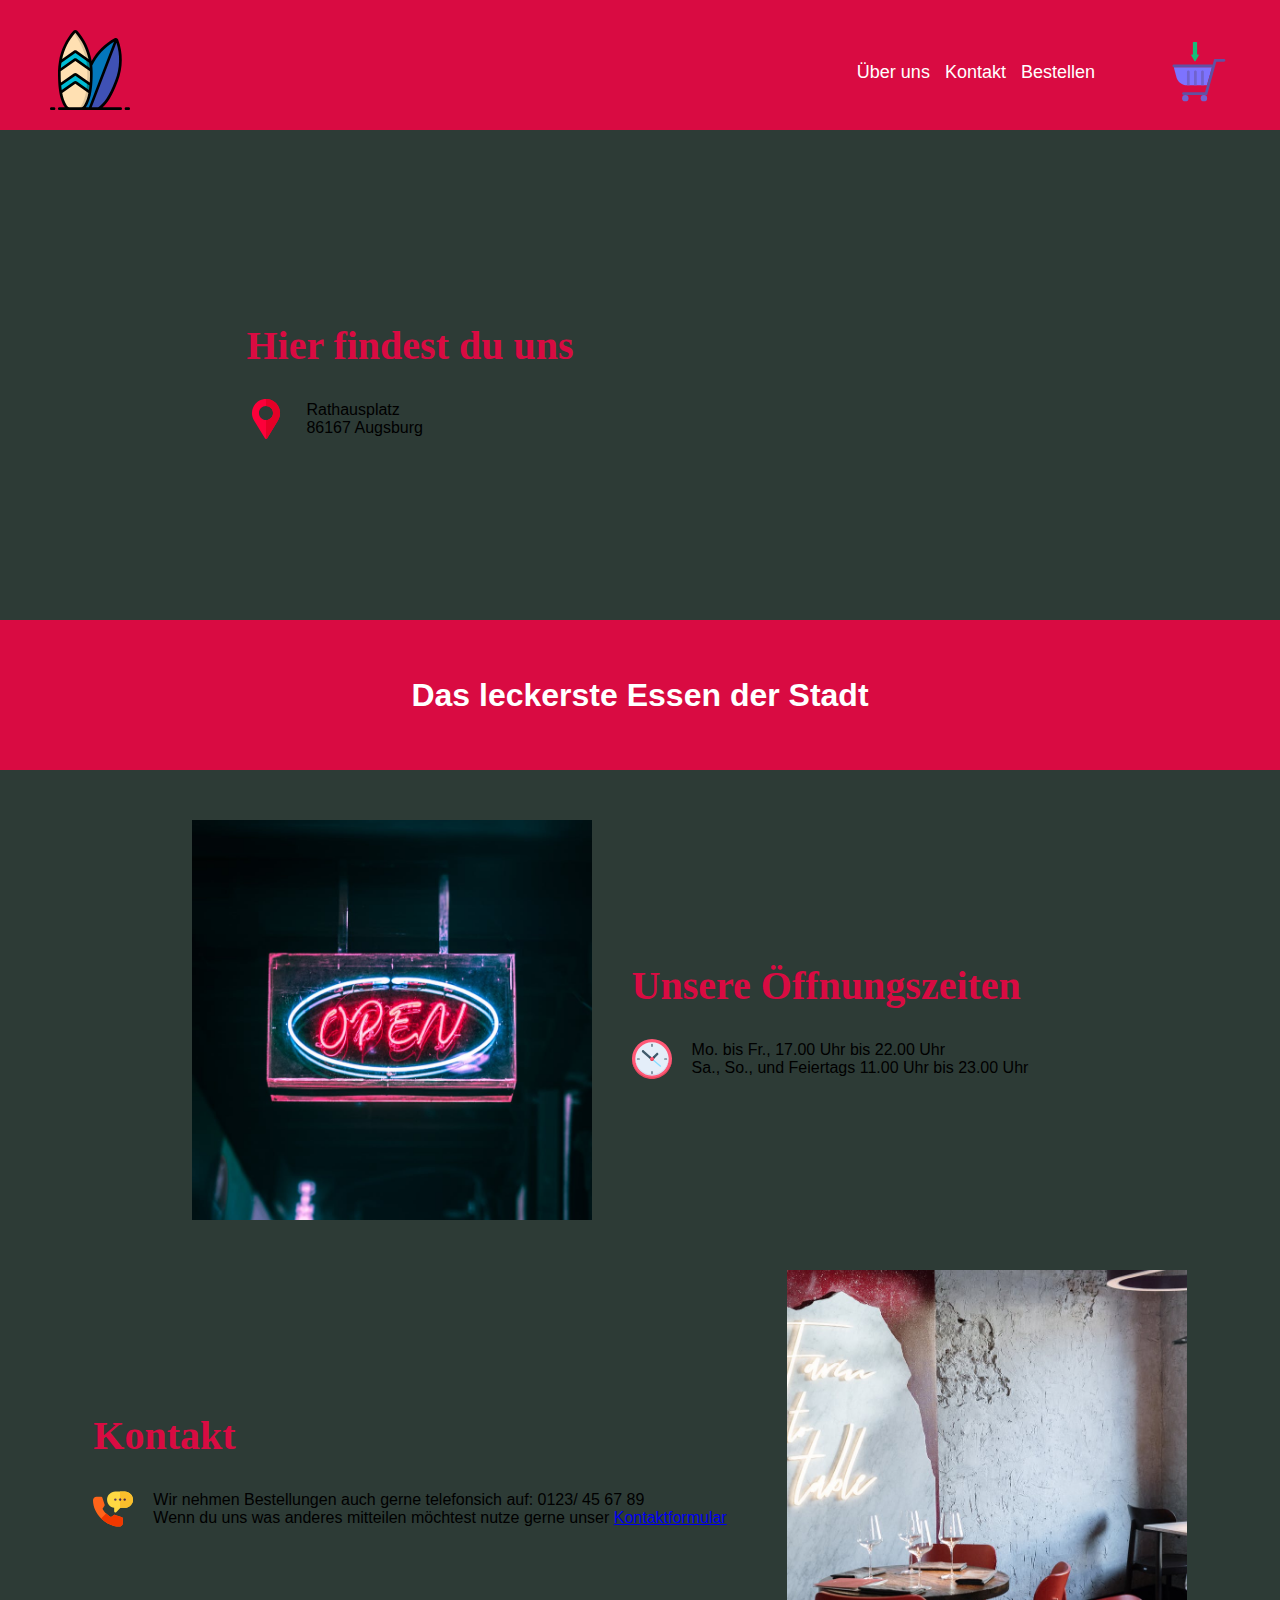
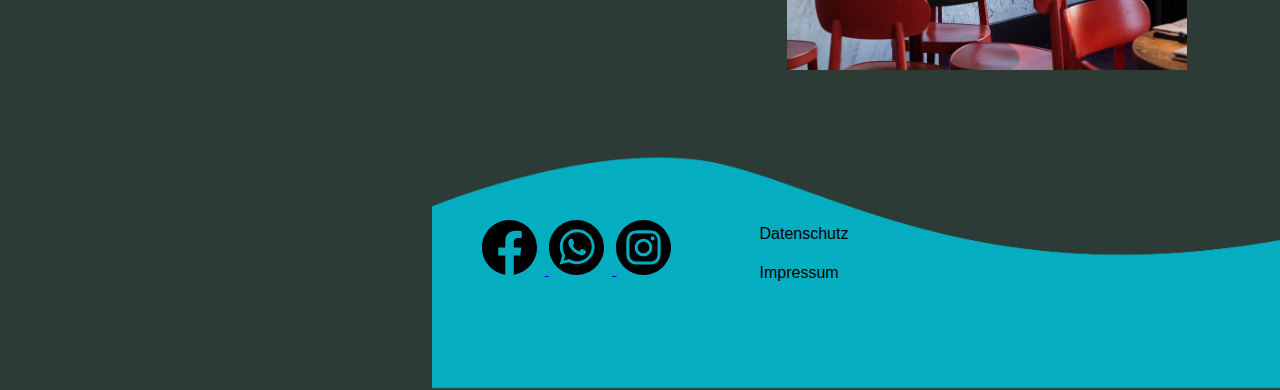
==== contact.html @ 66af708c "fix calculator" ====
<!DOCTYPE html>
<html lang="en">

<head>
    <meta charset="UTF-8">
    <meta http-equiv="X-UA-Compatible" content="IE=edge">
    <meta name="viewport" content="width=device-width, initial-scale=1.0">
    <title>Document</title>
    <link rel="stylesheet" href="style.css">
    <link rel="stylesheet" href="footer-menu-style.css">
    <link rel="stylesheet" href="index-style.css">
    <link rel="stylesheet" href="contact.css">
    <script src="menu.js"></script>
    <script src="slideshow.js"></script>
    <script src="script.js"></script>
    <link rel="preconnect" href="https://fonts.gstatic.com">
</head>


<body onload="includeHTML()">
    <div w3-include-html="templates/header.html"></div>

    <div class="main">

        <div class="location">
            <div class="head-text">
                <h2>Hier findest du uns</h2>

                <div class="points">
                    <img src="img/placeholder.svg">
                    <div>Rathausplatz <br>
                        86167 Augsburg
                    </div>
                </div>
            </div>

            <iframe
                src="https://www.google.com/maps/embed?pb=!1m18!1m12!1m3!1d2650.570702569282!2d10.895585315025984!3d48.3687722792425!2m3!1f0!2f0!3f0!3m2!1i1024!2i768!4f13.1!3m3!1m2!1s0x479ebd514efc2cfb%3A0x3a84852461ee1892!2sRathausplatz!5e0!3m2!1sde!2sde!4v1620287870459!5m2!1sde!2sde"
                width="400" height="400" style="border:0;" allowfullscreen="" loading="lazy"></iframe>
        </div>


        <div class="saying">
            Das leckerste Essen der Stadt
        </div>

        <div class="location">
            <img class="contact-img" style="margin-right: 40px" src="img/pexels-photo-2995188.jpeg">

            <div class="head-text">
                <h2>Unsere Öffnungszeiten</h2>

                <div class="points">
                    <img src="img/clock.svg">
                    <div>Mo. bis Fr., 17.00 Uhr bis 22.00 Uhr <br>
                        Sa., So., und Feiertags 11.00 Uhr bis 23.00 Uhr
                    </div>
                </div>
            </div>
        </div>

        <div class="location">

            <div class="head-text">
                <h2>Kontakt</h2>

                <div class="points">
                    <img src="img/telefon.svg">
                    <div>Wir nehmen Bestellungen auch gerne telefonsich auf: 0123/ 45 67 89 <br>
                        Wenn du uns was anderes mitteilen möchtest nutze gerne unser <a href="#">Kontaktformular</a>
                    </div>
                </div>
            </div>
            <img class="contact-img" src="img/pexels-photo-4255386.jpeg">
        </div>



        <div w3-include-html="templates/footer.html"></div>

</body>

</html>
---- style.css ----
body {
    left: 0;
    right: 0;
    top: 0;
    bottom: 0;

    background-color: #dfd6cc;
    font-family: 'Lato', sans-serif;
}


/* colors
#D90B42
#04ADBF
#91D2D9
#D9AD77
#8C6B4D
*/

.m-lr {
    margin-left: 50px;
    margin-right: 50px;
}

 .order-container {
     display:flex; 
     flex-direction: row;
}

.food-list {
    display:flex; 
    flex-direction: row;
    flex-wrap: wrap;
}

h2 {
    font-family: 'Yesteryear', cursive;
    font-size: 40px;
    color: #D90B42;
    margin-top: 70px; 
    margin-bottom: 12px;

}

.h2-shoppingcart {
margin-top: 0 !important;
margin-bottom: 40px;
font-size: 50px;
}

h3 {
    font-weight: 900;
}

.section-container {
    width: 100%;
}
 
.food-selection  {
    height: auto;
    width: 250px;
    background-color: #91D2D9;
    display: flex;
    flex-direction: column;
    padding: 14px;
    margin-right: 20px; 
    margin-bottom: 20px;
}

.food-selection:hover {
    background-color: #04ADBF;
}

.food-img {
    width: 100%;
    height: 150px;
    object-fit:cover; 
}

.info-price{
    display: flex;
    justify-content: space-between;
}

.infotext-food {
    width: 70%;
}

.price-menu {
    font-weight: 800;
    align-items: flex-end;
    display: flex;
}

.image-container {
    width: 100%;
}

.plus {
    cursor: pointer;
    color: white;
    font-size: 50px;
    font-weight: bolder;
    position: absolute; 
margin-top: -65px; 
margin-left:205px; 
text-shadow: 5px 5px 15px black;
}

.plus:hover {
    animation: scalePlus 0.9s ease-in;
}

@keyframes scalePlus {
  0% {
   transform: scale(1);
  }  
  50% {
    transform: scale(1.5);
  }
  100% {
    transform: scale(1);
  }
}


.d-none {
    display: none !important; 
}


.animation-basket {
    animation:  scalePlus 0.9s ease-in;
}

/** Shopping Cart**/

.shopping-card-container {
    background-color: rgba(0,0,0,0.8);
    height: 100vh;
    width: 100vw;
    position: absolute; 
    top: 0;
    display: flex;
    align-items: center;
    justify-content: center;
}

.shopping-card {
    background-color: #dfd6cc;
    height: auto;
    width: 50%;
    padding: 35px;
    display: flex;
    flex-direction: column;
    align-items: center;
    justify-content: space-between;
}

span {
    cursor: pointer;
    font-weight: bolder;
}

span:hover {
color: #D90B42;
}

.links-cart {
display: flex; 
justify-content: space-between;
width: 100%;
margin-top: 40px; 
}

.current-shopping-cart {
    width: 100%;
    display: flex;
    flex-direction: column;
    margin-top: 25px;
}

.delivery-items {
    display: flex; 
    margin-top: 8px;
    margin-bottom: 8px; 
    justify-content: space-between;
}

.basket-names {
    width: 50%; 
    font-weight: bold;
}

.plusminus {
    background-color: #91D2D9;
    border: none; 
    font-weight: 900;
    font-size: 15px;
    cursor: pointer;
    margin-right: 4px;
    margin-left: 4px;
}

.empty-cart {
    text-align: center; 
    margin-top: 30px;
    margin-bottom: 30px;
}

.price-container {
    margin-top: 25px;
    width: 100%;
}

.line {
    width:100%; height:2px; background: #fff;
    margin-bottom: 15 px; 
}

.sale-code {
    display: flex;
}

.code-btn {
  border: none;  
cursor: pointer;
}

input {
    border: none; 
    width: 60px;
}
---- footer-menu-style.css ----
/** Menu & Footer **/

body {
    margin: 0;
}

.menu {
    background-color: #D90B42;
    min-height: 100px;
    top: 0;
    padding-left: 50px; 
    padding-right: 50px;     
    padding-top: 30px; 
}

.menu-right {
    display: flex;
}

.menu-links {
    align-items: center;
    display: flex;
    margin-right: 50px;
}

.menu-links a{
color: white;
text-decoration: none; 
margin-right: 15px; 
font-size: 18px;
}


.menu-input {
    display: flex; 
    justify-content: space-between;
}

.shopping-basket-icon {
    width: 70px; 
    cursor: pointer;
}

.logo {
    width: 80px;
}




/* Footer */

.footer {
    bottom: 0;
    margin-top: 40px; 
}

.wave {
width: 100%;
position: absolute;
z-index: -10;
}

.footer-input {
    display: flex;
    margin-left: 50px;
    bottom: -110px;
    position: relative;
}

.social-media {
    margin-right: 80px;
}

.social-media img{
    width: 55px;
    margin-right: 8px;
}

.importants {
    display: flex; 
    flex-direction: column;
}

.importants p {
    margin-top: 5px;
}

.importants a {
    text-decoration: none;
    color: black;
}
---- index-style.css ----
.main {
    height: 80vh;
    display: flex;
    flex-direction: column;
    align-items: center;
}


.slider-container {
    overflow: hidden;
    width: 100%;
    height: 80vh;
    position: absolute;
    display: flex;
}

.slider-img {
    transition: transform 1.6s ease-in-out;
    width: 100vw;
    flex-shrink: 0;
    height: 300px;
}

.slider-img img {
    object-fit: cover;
    width: 100%;
}

.text-main {
    z-index: 5;
    display: flex;
    flex-direction: column;
    width: 60%;
    text-align: center; 
    align-items: center;
    justify-content: center;
    height: 100%;
}

h1 {
    font-size: 4rem;
    font-family: 'Lato', sans-serif;
    color: #91D2D9;
    font-weight: bolder;
    background-color: rgba(0, 0, 0, 0.8); 
    text-transform: uppercase;
    padding:20px;
    margin-top: 0px; 
    margin-bottom: 5px;
}


h3 {
    font-size: 1.2rem;
    font-family: 'Lato', sans-serif;
    color: white;
    font-weight: bolder;
    background-color: rgba(57,82,85, 0.9); 
    text-transform: uppercase;
    padding: 14px;
    margin-top: 20px; 
    margin-bottom: 5px;
}


button {
    background-color: #91D2D9;
    margin-top: 50px;
    font-size: 1rem;
    padding: 12px;
    border: none; 
    cursor: pointer;
}

button:hover {
    opacity: 0.8;
}
---- contact.css ----
.location {
    display: flex;
    justify-content: space-between;
    margin-top: 50px;
    align-items: center;
}

.head-text {
    margin-right: 60px;
}

h2 {
    margin-top: 0;
    margin-bottom: 30px;
}

.points {
    display: flex;
    align-items: center; 
}

.points img {
    margin-right: 20px;
    width: 40px;
}

.saying {
    margin-top: 40px;
    background-color: #D90B42;
    width: 100%;
   min-height: 150px;
   display: flex;
   align-items: center;
   color: white;
   font-size: 2rem;
   font-weight: bolder; 
   justify-content: center;
}

.contact-img {
    width: 400px;
    height: 400px;
    object-fit: cover; 
}


/** contaact formular**/


@import url(https://fonts.googleapis.com/css?family=Source+Sans+Pro);
body {
	  background:#2d3b36 url(http://andstud.io/wp-content/uploads/2014/03/blurrrr2.jpg)no-repeat center center fixed;
  	-webkit-background-size: cover;
	  -moz-background-size: cover;
	  -o-background-size: cover;
	  background-size: cover;
    padding-top: 0px;
}

h1 {
   color: #fff; 
   text-shadow: 1px 1px 0 rgba(0,0,0,0.4);
   padding-top: 30px;
   font-size: 100px; 
   font-weight: 700;
   text-align: center;
   font-family: 'Source Sans Pro', sans-serif;
   margin: 0px;
}

form {
    margin-left:auto;
    margin-right:auto;
    width: 965px;
    height: 450px;
    padding:30px;
    -moz-border-radius: 10px;
    -webkit-border-radius: 10px;
    border-radius: 10px;
    -moz-background-clip: padding;
    -webkit-background-clip: padding-box;
    background-clip: padding-box; 
    overflow: hidden; 
}

textarea{
	  background: rgba(0, 0, 0, 0.4); 
    width: 894px;
    height: 110px;
    border: none;
    -moz-border-radius: 10px;
    -webkit-border-radius: 10px;
    border-radius: 10px;
    -moz-background-clip: padding;
    -webkit-background-clip: padding-box;
    background-clip: padding-box; 
    display: block;
    font-family: 'Source Sans Pro', sans-serif;
    font-size: 18px;
    color: #fff;
    padding-left: 45px;
    padding-right: 20px;
    padding-top: 12px;
    margin-bottom: 20px;
    overflow: hidden;
}

select {
    width: 960px;
    height: 48px;
    line-height: 1.5;
    font-size: 1.4em;
    border: none;
    border-radius: 10px;
    -webkit-border-radius: 10px;
    -mox-border-radius: 10px;
    color: #fff;
    display: block;
    background: transparent;
    background-color: rgba(0,0,0,.4);
    margin-bottom: 20px;
    display: block;
    font-family: 'Source Sans Pro', sans-serif;
    font-size: 18px;
    appearance: none;
    -webkit-appearance: none;
    -moz-appearance: none;
}

.nameinput, .emailinput {
    width: 894px;
    height: 48px;
    border: none;
    -moz-border-radius: 10px;
    -webkit-border-radius: 10px;
    border-radius: 10px;
    -moz-background-clip: padding;
    -webkit-background-clip: padding-box;
    background-clip: padding-box; 
    display: block;
    font-family: 'Source Sans Pro', sans-serif;
    font-size: 18px;
    color: #fff;
    padding-left: 20px;
    padding-right: 20px;
    margin-bottom: 20px;
}

input[type=submit] {
    cursor: pointer;
}

input.nameinput {
	  background: rgba(0, 0, 0, 0.4); 
	  padding-left: 45px;
}

input.emailinput {
	  background: rgba(0, 0, 0, 0.4);
	  padding-left: 45px;
}

input.message {
	  background: rgba(0, 0, 0, 0.4);
	  padding-left: 45px;
}

select.indent {
	  padding-left: 45px;
    cursor: pointer;
}

::-webkit-input-placeholder {
	  color: #fff;
}

:-moz-placeholder{ 
    color: #fff; 
}

::-moz-placeholder {
    color: #fff;
}

:-ms-input-placeholder {  
	  color: #fff; 
}

input:focus, textarea:focus { 
	  background-color: rgba(0, 0, 0, 0.2);
    -moz-box-shadow: 0 0 5px 1px rgba(255,255,255,.5);
    -webkit-box-shadow: 0 0 5px 1px rgba(255,255,255,.5);
    box-shadow: 0 0 5px 1px rgba(255,255,255,.5);
	  overflow: hidden; 
}

.btn {
	border: none;
	font-family: 'Source Sans Pro', sans-serif;
  font-size: 18px;
  width: 200px;
  height: 48px;
	color: #000;
	background: #fff;
	cursor: pointer;
	display: inline-block;
	font-weight: 700;
	position: relative;
  outline: none;
  box-shadow: 0 6px #cecece;
  border-radius: 5px;
  float: right;
  margin-right: 6px;
}

.btn:hover {
	background: #fff;
  outline: none;
  box-shadow: 0 4px #cecece;
	top: 2px;
}

.btn:active {
	background: #fff;
  outline: none;
  box-shadow: 0 0 #cecece;
	top: 6px;
}

.flat {
	border: none;
	cursor: pointer;
	display: inline-block;
	outline: none;
  position: relative;
	-webkit-transition: all 0.3s;
	-moz-transition: all 0.3s;
	transition: all 0.3s;
}


.flat:before {
	position: absolute;
	height: 100%;
	left: 0;
	top: 0;
	line-height: 3;
	font-size: 140%;
	width: 60px;
}


.flat {
   width: 960px !important;
   height: 48px;
   overflow: hidden;
   margin-bottom: 20px;
   background: url(http://www.jordancundiff.com/wp-content/uploads/2014/03/icon-dropdown.png) no-repeat right;
   }

@media only screen and ( min-width: 768px ) and ( max-width: 1035px ) {
  h1 { font-size: 80px; }
  form { width: 736px !important; }
    #wpcf7-f156-p143-o1\20 formwrap > form > p > span.wpcf7-form-control-wrap.Subject.flat > select, #wpcf7-f156-p143-o1\20 formwrap > form > p > span.wpcf7-form-control-wrap.Subject.flat { width: 731px !important; }
    .nameinput, .emailinput, #wpcf7-f156-p143-o1\20 formwrap > form > p > span.wpcf7-form-control-wrap.Message > textarea { width: 666px !important; }
}

@media only screen and ( max-width: 804px ) {
    h1 { font-size: 50px; }
  form { width: 450px !important; }
   #wpcf7-f156-p143-o1\20 formwrap > form > p > span.wpcf7-form-control-wrap.Subject.flat > select, #wpcf7-f156-p143-o1\20 formwrap > form > p > span.wpcf7-form-control-wrap.Subject.flat { width: 445px !important; }
    .nameinput, .emailinput, #wpcf7-f156-p143-o1\20 formwrap > form > p > span.wpcf7-form-control-wrap.Message > textarea { width: 380px !important; }
}

@media only screen and ( max-width: 517px ) {
     h1 { font-size: 30px; }
  form { width: 295px !important; }
  #wpcf7-f156-p143-o1\20 formwrap > form > p > span.wpcf7-form-control-wrap.Subject.flat > select, #wpcf7-f156-p143-o1\20 formwrap > form > p > span.wpcf7-form-control-wrap.Subject.flat { width: 290px !important; }
    .nameinput, .emailinput, #wpcf7-f156-p143-o1\20 formwrap > form > p > span.wpcf7-form-control-wrap.Message > textarea { width: 225px !important; }
  .btn { width: 110px; }
}
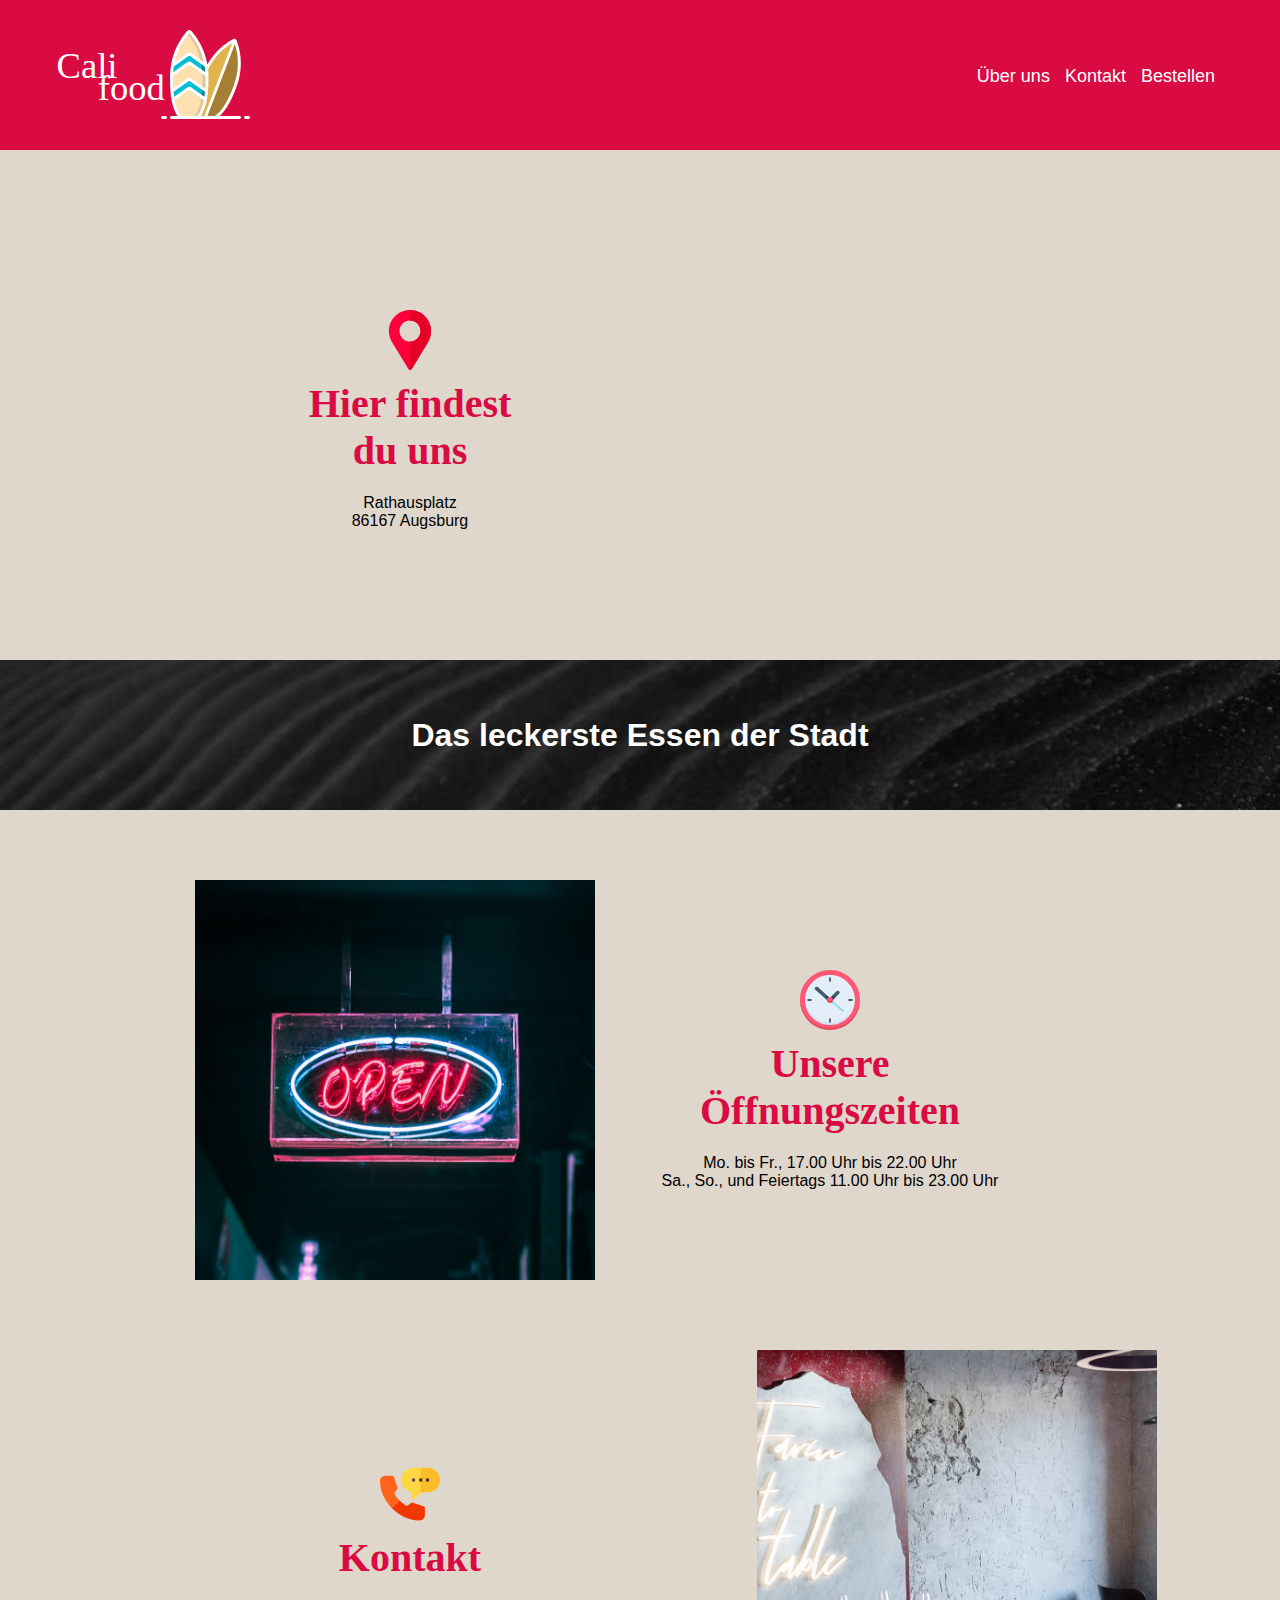
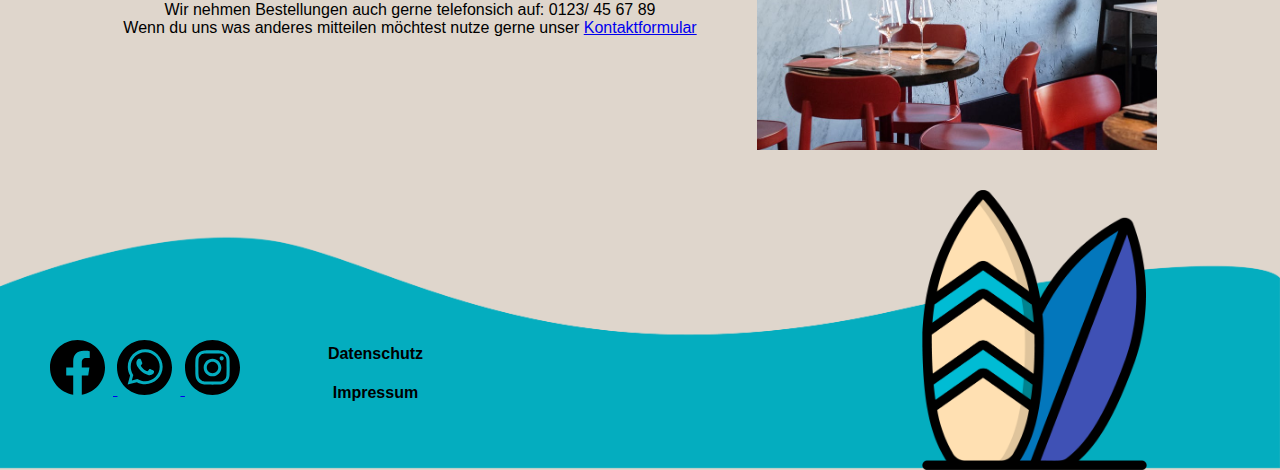
==== commit a8ce8169: "fix basket-style" ====
--- a/contact.html
+++ b/contact.html
@@ -24,14 +24,11 @@
 
         <div class="location">
             <div class="head-text">
+                <img class="icons-aboutus" src="img/placeholder.svg">
                 <h2>Hier findest du uns</h2>
-
-                <div class="points">
-                    <img src="img/placeholder.svg">
-                    <div>Rathausplatz <br>
+                    <div class="text-center">Rathausplatz <br>
                         86167 Augsburg
                     </div>
-                </div>
             </div>
 
             <iframe
@@ -48,13 +45,11 @@
             <img class="contact-img" style="margin-right: 40px" src="img/pexels-photo-2995188.jpeg">
 
             <div class="head-text">
-                <h2>Unsere Öffnungszeiten</h2>
+                <img class="icons-aboutus" src="img/clock.svg">
+                    <h2>Unsere Öffnungszeiten</h2>
 
-                <div class="points">
-                    <img src="img/clock.svg">
-                    <div>Mo. bis Fr., 17.00 Uhr bis 22.00 Uhr <br>
-                        Sa., So., und Feiertags 11.00 Uhr bis 23.00 Uhr
-                    </div>
+                <div class="text-center">Mo. bis Fr., 17.00 Uhr bis 22.00 Uhr <br>
+                    Sa., So., und Feiertags 11.00 Uhr bis 23.00 Uhr
                 </div>
             </div>
         </div>
@@ -62,21 +57,21 @@
         <div class="location">
 
             <div class="head-text">
-                <h2>Kontakt</h2>
+                <img class="icons-aboutus" src="img/telefon.svg">
+                    <h2>Kontakt</h2>
 
-                <div class="points">
-                    <img src="img/telefon.svg">
-                    <div>Wir nehmen Bestellungen auch gerne telefonsich auf: 0123/ 45 67 89 <br>
-                        Wenn du uns was anderes mitteilen möchtest nutze gerne unser <a href="#">Kontaktformular</a>
-                    </div>
+                <div class="text-center">Wir nehmen Bestellungen auch gerne telefonsich auf: 0123/ 45 67 89 <br>
+                    Wenn du uns was anderes mitteilen möchtest nutze gerne unser <a
+                        href="contactformular.html">Kontaktformular</a>
                 </div>
+
             </div>
             <img class="contact-img" src="img/pexels-photo-4255386.jpeg">
         </div>
 
 
 
-        <div w3-include-html="templates/footer.html"></div>
+        <div class="footer-contact" w3-include-html="templates/footer.html"></div>
 
 </body>
 
--- a/style.css
+++ b/style.css
@@ -44,7 +44,7 @@
 
 .h2-shoppingcart {
 margin-top: 0 !important;
-margin-bottom: 40px;
+margin-bottom: 5px;
 font-size: 50px;
 }
 
@@ -106,6 +106,43 @@
 margin-left:205px; 
 text-shadow: 5px 5px 15px black;
 }
+
+.dustbin {
+    width: 24px;
+    cursor: pointer;
+}
+
+.basket-style1 {
+    display: flex;
+    }
+
+.basket-style2 {
+display: flex;
+width: auto;
+justify-content: space-between;
+align-items: center;
+width: 25%;
+}
+
+
+.dustbin:hover {
+animation: leftRight 0.4s ease-in-out;
+}
+@keyframes leftRight {
+    0% {
+        transform: rotate(0);
+       }  
+       35% {
+         transform: rotate(35deg);
+       }
+       70% {
+         transform: rotate(-35deg);
+       }
+       100% {
+        transform: rotate(0);  
+       }
+}
+
 
 .plus:hover {
     animation: scalePlus 0.9s ease-in;
@@ -123,27 +160,38 @@
   }
 }
 
+.animation-basket {
+    animation:  scalePlus 0.9s ease-in-out;
+}
 
 .d-none {
     display: none !important; 
 }
 
 
-.animation-basket {
-    animation:  scalePlus 0.9s ease-in;
-}
-
 /** Shopping Cart**/
+
+
+.shopping-basket-icon {
+    width: 70px;
+    cursor: pointer;
+    position: fixed;
+    right: 50px;
+    top: 170px;
+}
+
 
 .shopping-card-container {
     background-color: rgba(0,0,0,0.8);
     height: 100vh;
     width: 100vw;
-    position: absolute; 
-    top: 0;
+    position: fixed;
+    bottom: 0;
+    top:0;
     display: flex;
     align-items: center;
     justify-content: center;
+    z-index: 100;
 }
 
 .shopping-card {
@@ -188,19 +236,25 @@
 }
 
 .basket-names {
-    width: 50%; 
     font-weight: bold;
+    min-width: 300px;
+}
+
+.basket-amount{
+   min-width: 25%;
 }
 
 .plusminus {
     background-color: #91D2D9;
-    border: none; 
+    border: none;
     font-weight: 900;
-    font-size: 15px;
     cursor: pointer;
     margin-right: 4px;
     margin-left: 4px;
-}
+    width: 20px;
+    height: 20px;
+}
+
 
 .empty-cart {
     text-align: center; 
--- a/footer-menu-style.css
+++ b/footer-menu-style.css
@@ -12,6 +12,7 @@
     padding-left: 50px; 
     padding-right: 50px;     
     padding-top: 30px; 
+    padding-bottom: 20px;
 }
 
 .menu-right {
@@ -21,8 +22,13 @@
 .menu-links {
     align-items: center;
     display: flex;
-    margin-right: 50px;
 }
+
+
+.menu-links a:hover {
+    text-decoration: underline;
+}
+
 
 .menu-links a{
 color: white;
@@ -32,21 +38,32 @@
 }
 
 
+.menu-links p:hover {
+    content: "";
+    position: absolute;
+    width: 100%;
+    height: 2px;
+    bottom: 0;
+    left: 0;
+    background-color: #FFF;
+    visibility: hidden;
+    transform: scaleX(0);
+    transition: all 0.3s ease-in-out;
+}
+
+
 .menu-input {
     display: flex; 
     justify-content: space-between;
 }
 
-.shopping-basket-icon {
-    width: 70px; 
-    cursor: pointer;
+.logo {
+    width: 200px;
 }
 
-.logo {
-    width: 80px;
+p {
+    font-weight: bolder;
 }
-
-
 
 
 /* Footer */
@@ -65,7 +82,7 @@
 .footer-input {
     display: flex;
     margin-left: 50px;
-    bottom: -110px;
+    bottom: -150px;
     position: relative;
 }
 
--- a/index-style.css
+++ b/index-style.css
@@ -1,5 +1,5 @@
 .main {
-    height: 80vh;
+    height: 100vh;
     display: flex;
     flex-direction: column;
     align-items: center;
@@ -9,16 +9,15 @@
 .slider-container {
     overflow: hidden;
     width: 100%;
-    height: 80vh;
+    height: 100vh;
     position: absolute;
     display: flex;
 }
 
 .slider-img {
     transition: transform 1.6s ease-in-out;
-    width: 100vw;
+    width: 100vw; 
     flex-shrink: 0;
-    height: 300px;
 }
 
 .slider-img img {
@@ -75,3 +74,12 @@
 button:hover {
     opacity: 0.8;
 }
+
+
+.interferer {
+    width: 200px;
+    position: absolute; 
+    z-index: 100;
+    right: 10%;
+    top: 55%;
+}--- a/contact.css
+++ b/contact.css
@@ -1,17 +1,26 @@
 .location {
     display: flex;
     justify-content: space-between;
-    margin-top: 50px;
+    margin-top: 70px;
     align-items: center;
+    padding-right: 50px;
+    padding-left: 50px;
 }
 
 .head-text {
     margin-right: 60px;
+    display: flex;
+    flex-direction: column;
+    align-items: center;
 }
 
 h2 {
     margin-top: 0;
-    margin-bottom: 30px;
+    margin-bottom: 20px;
+    margin-top: 10px;
+    width: 70%;
+   text-align: center;
+   align-items: center;
 }
 
 .points {
@@ -26,7 +35,7 @@
 
 .saying {
     margin-top: 40px;
-    background-color: #D90B42;
+    background-image: url('img/welle2pexels-photo-2387793.jpeg');
     width: 100%;
    min-height: 150px;
    display: flex;
@@ -43,13 +52,26 @@
     object-fit: cover; 
 }
 
+.footer-contact {
+  width: 100vw;
+}
+.icons-aboutus{
+width: 60px;
+}
+
+.text-center {
+  text-align: center;
+}
+
+
+
 
 /** contaact formular**/
 
 
 @import url(https://fonts.googleapis.com/css?family=Source+Sans+Pro);
 body {
-	  background:#2d3b36 url(http://andstud.io/wp-content/uploads/2014/03/blurrrr2.jpg)no-repeat center center fixed;
+/* 	  background:#2d3b36 url(http://andstud.io/wp-content/uploads/2014/03/blurrrr2.jpg)no-repeat center center fixed; */
   	-webkit-background-size: cover;
 	  -moz-background-size: cover;
 	  -o-background-size: cover;
@@ -57,8 +79,14 @@
     padding-top: 0px;
 }
 
+.wpcf7 {
+display: flex;
+flex-direction: column;
+align-items: center;
+}
+
 h1 {
-   color: #fff; 
+   color: rgb(2, 8, 37);; 
    text-shadow: 1px 1px 0 rgba(0,0,0,0.4);
    padding-top: 30px;
    font-size: 100px; 
@@ -68,10 +96,15 @@
    margin: 0px;
 }
 
+p {
+  align-items: center;
+  display: flex;
+  flex-direction: column;
+}
+
 form {
     margin-left:auto;
     margin-right:auto;
-    width: 965px;
     height: 450px;
     padding:30px;
     -moz-border-radius: 10px;
@@ -81,10 +114,11 @@
     -webkit-background-clip: padding-box;
     background-clip: padding-box; 
     overflow: hidden; 
+    align-items:center;
 }
 
 textarea{
-	  background: rgba(0, 0, 0, 0.4); 
+	  background: rgba(145, 210, 217, 0.4);
     width: 894px;
     height: 110px;
     border: none;
@@ -97,7 +131,7 @@
     display: block;
     font-family: 'Source Sans Pro', sans-serif;
     font-size: 18px;
-    color: #fff;
+    color: rgb(2, 8, 37);
     padding-left: 45px;
     padding-right: 20px;
     padding-top: 12px;
@@ -114,10 +148,10 @@
     border-radius: 10px;
     -webkit-border-radius: 10px;
     -mox-border-radius: 10px;
-    color: #fff;
+    color: rgb(2, 8, 37);
     display: block;
     background: transparent;
-    background-color: rgba(0,0,0,.4);
+    background-color: rgba(50, 74, 77, 0.4);;
     margin-bottom: 20px;
     display: block;
     font-family: 'Source Sans Pro', sans-serif;
@@ -140,7 +174,7 @@
     display: block;
     font-family: 'Source Sans Pro', sans-serif;
     font-size: 18px;
-    color: #fff;
+    color: rgb(2, 8, 37);
     padding-left: 20px;
     padding-right: 20px;
     margin-bottom: 20px;
@@ -151,17 +185,17 @@
 }
 
 input.nameinput {
-	  background: rgba(0, 0, 0, 0.4); 
+	  background: rgba(145, 210, 217, 0.4);
 	  padding-left: 45px;
 }
 
 input.emailinput {
-	  background: rgba(0, 0, 0, 0.4);
+	  background: rgba(145, 210, 217, 0.4);
 	  padding-left: 45px;
 }
 
 input.message {
-	  background: rgba(0, 0, 0, 0.4);
+	  background: rgba(145, 210, 217, 0.4);
 	  padding-left: 45px;
 }
 
@@ -171,27 +205,27 @@
 }
 
 ::-webkit-input-placeholder {
-	  color: #fff;
+	  color: rgb(2, 8, 37);
 }
 
 :-moz-placeholder{ 
-    color: #fff; 
+    color: rgb(2, 8, 37); 
 }
 
 ::-moz-placeholder {
-    color: #fff;
+    color: rgb(2, 8, 37);
 }
 
 :-ms-input-placeholder {  
-	  color: #fff; 
+	  color: rgb(2, 8, 37);
 }
 
 input:focus, textarea:focus { 
-	  background-color: rgba(0, 0, 0, 0.2);
-    -moz-box-shadow: 0 0 5px 1px rgba(255,255,255,.5);
-    -webkit-box-shadow: 0 0 5px 1px rgba(255,255,255,.5);
-    box-shadow: 0 0 5px 1px rgba(255,255,255,.5);
-	  overflow: hidden; 
+	  background-color: rgba(117, 167, 167, 0.4);
+/*     -moz-box-shadow: 0 0 5px 1px rgba(255,255,255,.5); */
+   /*  -webkit-box-shadow: 0 0 5px 1px rgba(255,255,255,.5); */
+ /*    box-shadow: 0 0 5px 1px rgba(255,255,255,.5); */
+/* 	  overflow: hidden;  */
 }
 
 .btn {
@@ -209,7 +243,7 @@
   outline: none;
   box-shadow: 0 6px #cecece;
   border-radius: 5px;
-  float: right;
+/*   float: right; */
   margin-right: 6px;
 }
 
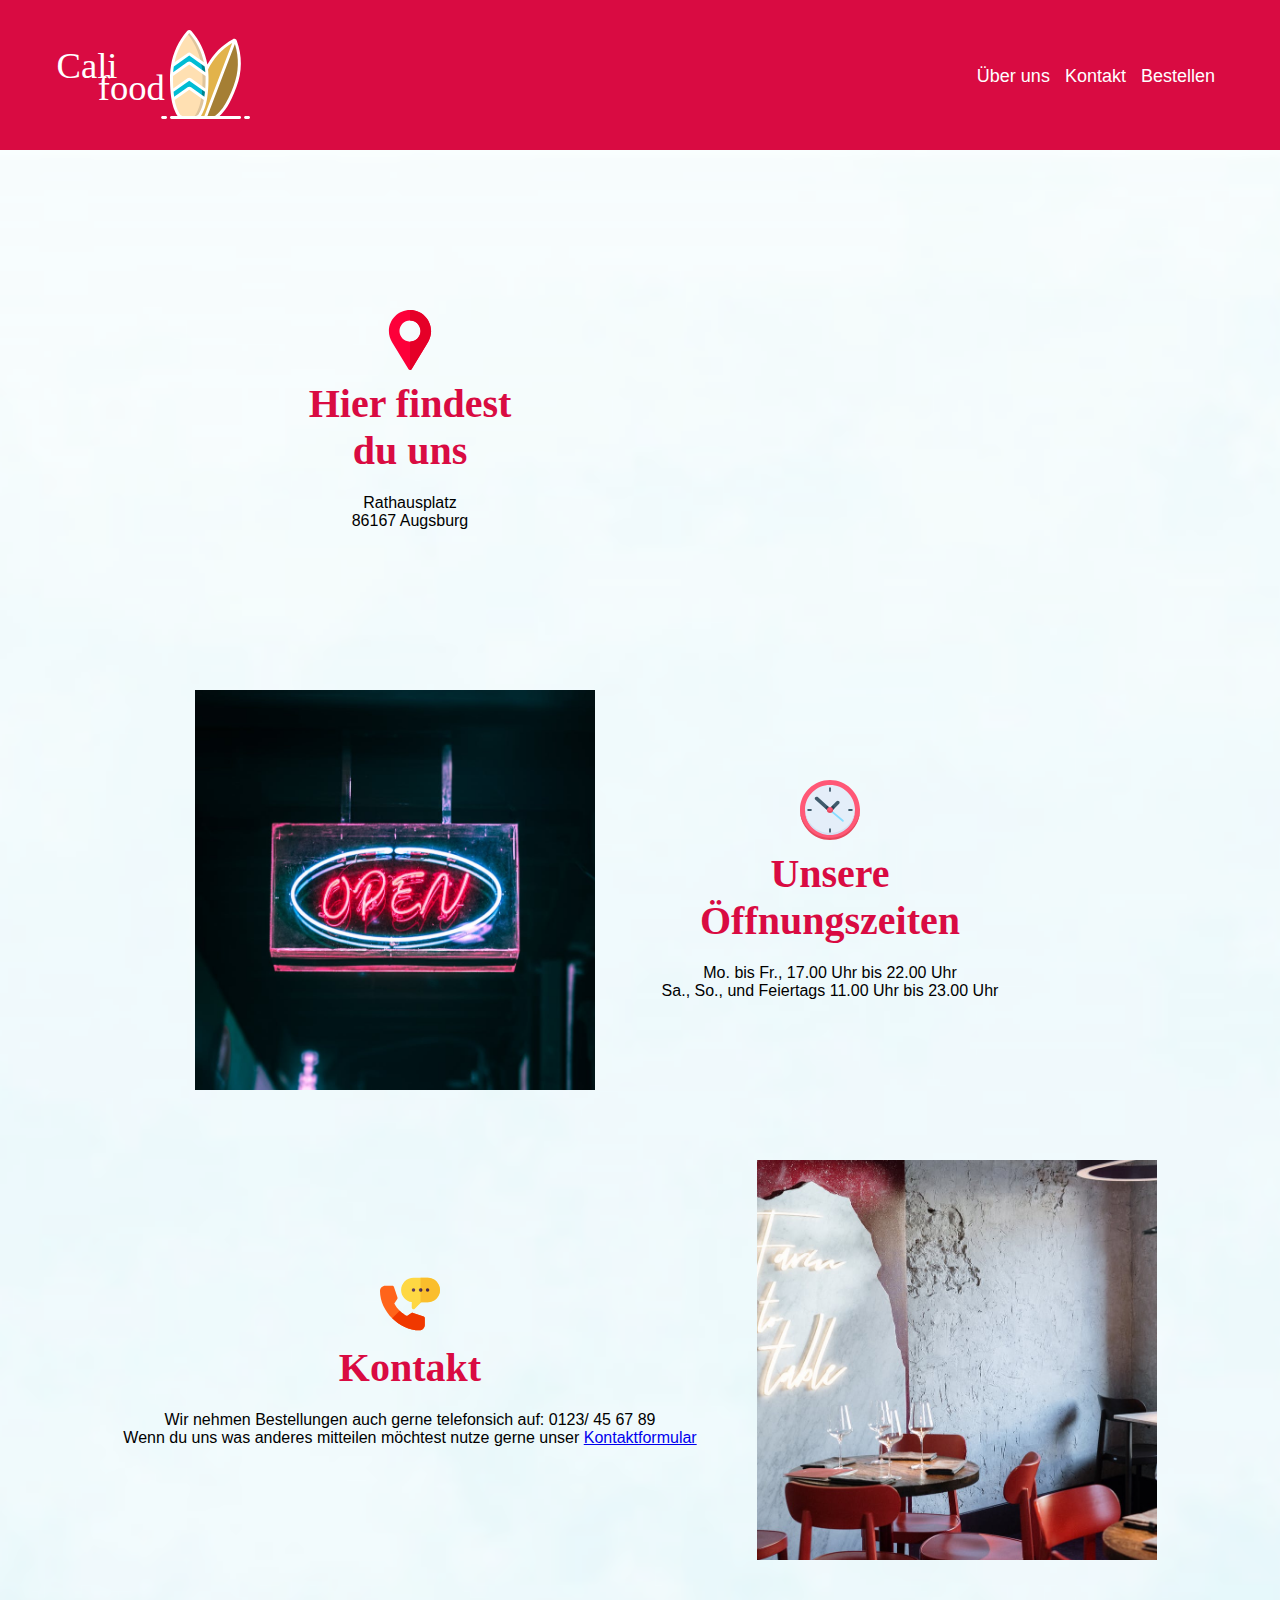
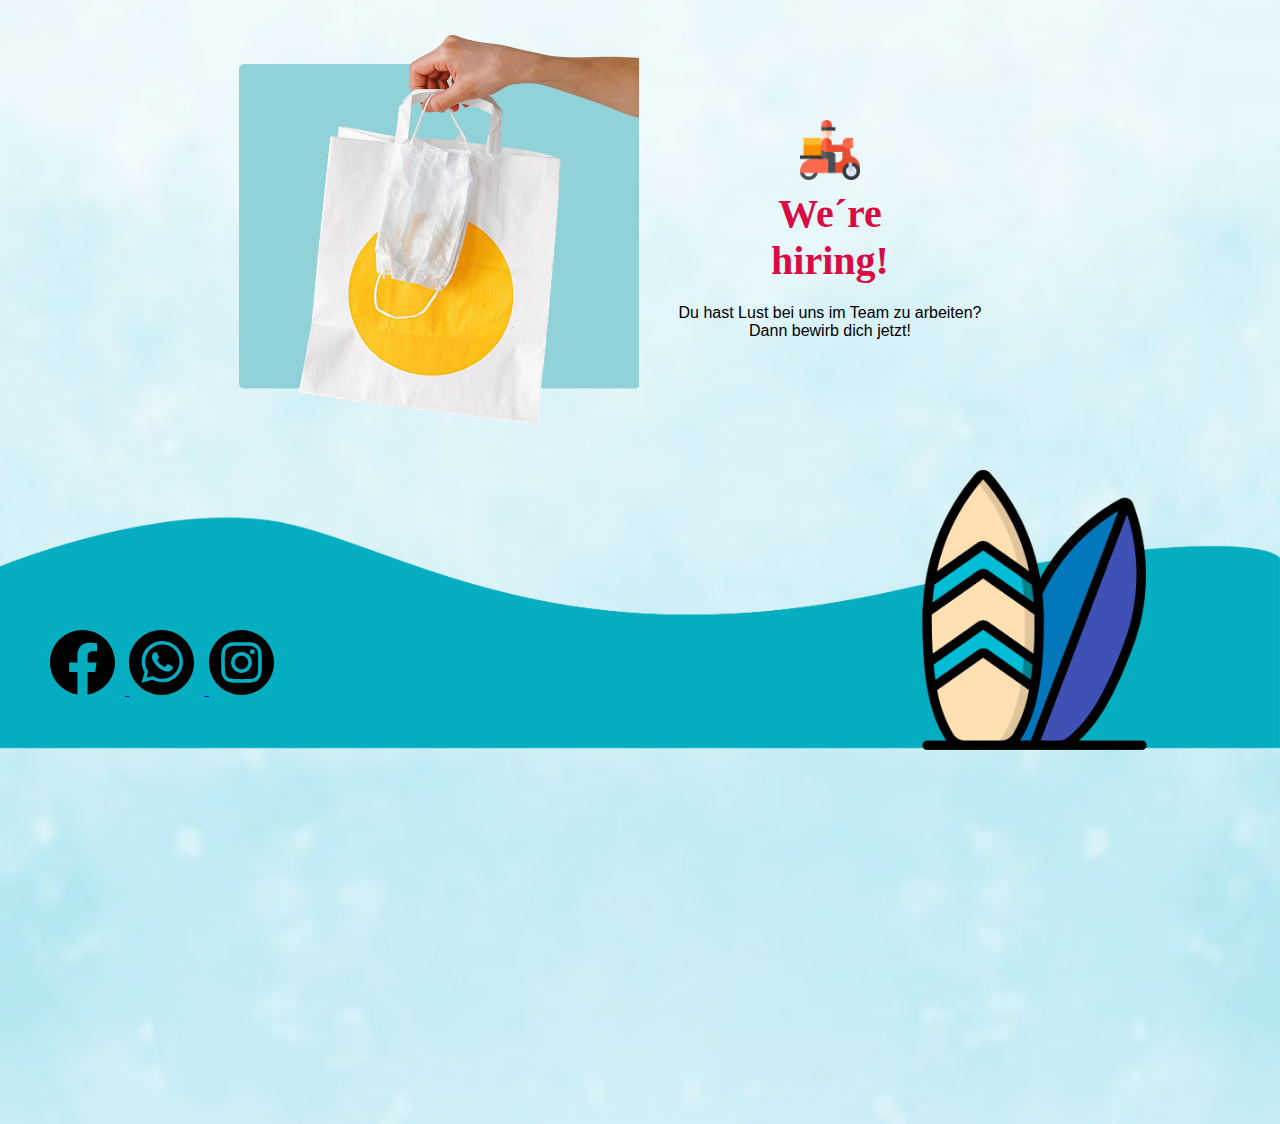
==== commit 29934b73: "responsive order" ====
--- a/contact.html
+++ b/contact.html
@@ -19,6 +19,7 @@
 
 <body onload="includeHTML()">
     <div w3-include-html="templates/header.html"></div>
+    <img class="sand-contact" src="img/aquarell-hintergrund_87374-69.jpg">
 
     <div class="main">
 
@@ -36,10 +37,9 @@
                 width="400" height="400" style="border:0;" allowfullscreen="" loading="lazy"></iframe>
         </div>
 
-
-        <div class="saying">
+<!--         <div class="saying">
             Das leckerste Essen der Stadt
-        </div>
+        </div> -->
 
         <div class="location">
             <img class="contact-img" style="margin-right: 40px" src="img/pexels-photo-2995188.jpeg">
@@ -54,7 +54,7 @@
             </div>
         </div>
 
-        <div class="location">
+        <div class="location reverse">
 
             <div class="head-text">
                 <img class="icons-aboutus" src="img/telefon.svg">
@@ -69,6 +69,18 @@
             <img class="contact-img" src="img/pexels-photo-4255386.jpeg">
         </div>
 
+        <div class="location">
+            <img class="contact-img" style="margin-right: 40px" src="img/grafik-delivery.png">
+
+            <div class="head-text">
+                <img class="icons-aboutus" src="img/food-delivery.png">
+                    <h2>We´re hiring!</h2>
+
+                <div class="text-center">Du hast Lust bei uns im Team zu arbeiten? <br>
+                    Dann bewirb dich jetzt!
+                </div>
+            </div>
+        </div>
 
 
         <div class="footer-contact" w3-include-html="templates/footer.html"></div>
--- a/style.css
+++ b/style.css
@@ -4,8 +4,18 @@
     top: 0;
     bottom: 0;
 
-    background-color: #dfd6cc;
+   /*  background-color: #dfd6cc; */
     font-family: 'Lato', sans-serif;
+    object-fit: cover;
+}
+
+.sand {
+    z-index: -80;
+    position:absolute;
+    width:100vw;
+   height: 210vh;
+    object-fit: cover;
+    filter: opacity(0.5);
 }
 
 
@@ -173,7 +183,7 @@
 
 
 .shopping-basket-icon {
-    width: 70px;
+    width: 85px;
     cursor: pointer;
     position: fixed;
     right: 50px;
@@ -255,6 +265,10 @@
     height: 20px;
 }
 
+.totalprice {
+    font-weight: bold;
+}
+
 
 .empty-cart {
     text-align: center; 
@@ -284,4 +298,191 @@
 input {
     border: none; 
     width: 60px;
-}+}
+
+
+@media (max-width: 1800px) {
+    .sand {
+        height: 228vh !important;
+    }
+}
+
+@media (max-width: 1280px) {
+    .sand {
+        height: 330vh !important;
+    }
+}
+
+@media (max-width: 1000px) {
+    .sand {
+        height: 360vh !important;
+    }
+
+    .shopping-basket-icon {
+        top: 50%;
+    }
+}
+@media (max-width: 780px) {
+    .sand {
+        height: 350vh !important;
+    }
+.food-selection {
+    width: 220px;
+}
+.plus {
+    margin-left: 170px;
+}
+h3 {
+    font-size: 1em !important;
+}
+.infotext-food {
+    font-size: 0.85em;
+}
+.info-price {
+    font-size: 1em;
+}
+}
+
+@media (max-width: 700px) {
+    .shopping-basket-icon {
+        right: 30px;
+    }
+}
+
+@media (max-width: 680px) {
+    .shopping-basket-icon {
+        right: 18px;
+    }
+}
+
+@media (max-width: 650px) {
+    .food-selection {
+        width: 190px;
+    }
+    .plus {
+        margin-left: 145px;
+    }
+    .shopping-basket-icon {
+        right: 22px;
+    }
+}
+
+@media (max-width: 620px) {
+    .shopping-basket-icon {
+        right: 18px;
+    }
+    .infotext-food {
+font-size: 0.8em !important;
+    }
+    .price-menu {
+        font-size: 0.9em;;
+    }
+    .sand {
+        height: 366vh !important;
+    }
+}
+
+@media (max-width: 600px) {
+    .shopping-basket-icon {
+        right: 13px;
+        width: 75px;
+    }
+}
+@media (max-width: 585px) {
+    .shopping-basket-icon {
+        width: 70px;
+        right: 20px;
+    }
+    .food-selection {
+        width: 170px;
+    }
+    .food-img {
+        height: 120px;
+    }
+    .plus {
+        margin-left: 135px;
+        margin-top: -60px;
+    }
+}
+
+@media (max-width: 555px) {
+    .shopping-basket-icon {
+        right: 15px;
+    }
+}
+@media (max-width: 545px) {
+    .shopping-basket-icon {
+        right: 12px;
+        width: 65px;
+    }
+}
+@media (max-width: 540px) {
+    .shopping-basket-icon {
+        right: 12px;
+        width: 65px;
+    }
+    .food-selection {
+width: 280px;
+    }
+    .food-img {
+        height: 200px;
+    }
+    .shopping-basket-icon {
+        right: 45px;
+        width: 85px;
+    }
+    .food-selection {
+        margin-bottom: 25px;
+    }
+    .plus {
+        margin-left: 240px;
+    }
+}
+
+@media (max-width: 510px) {
+    .shopping-basket-icon {
+        right: 38px;
+    }
+}
+
+@media (max-width: 495px) {
+    .shopping-basket-icon {
+        right: 30px;
+    }
+}
+
+@media (max-width: 450px) {
+    .shopping-basket-icon {
+        right: 20px;
+    }
+}
+
+@media (max-width: 450px) {
+    .shopping-basket-icon {
+        right: 20px;
+    }
+    h3 {
+        font-size: 1.1em !important;
+    }
+    .infotext-food {
+        font-size: 1em !important;
+    }
+}
+
+@media (max-width: 450px) {
+    h3 {
+        font-size: 1.3em !important;
+    }
+    .infotext-food {
+        font-size: 1em !important;
+    }
+    .info-price {
+        font-size:1.3em !important;
+    }
+}
+
+@media (max-width: 350px) {
+    .food-img {
+        height: 180px;
+    }
+}
--- a/footer-menu-style.css
+++ b/footer-menu-style.css
@@ -82,7 +82,7 @@
 .footer-input {
     display: flex;
     margin-left: 50px;
-    bottom: -150px;
+    bottom: -260px;
     position: relative;
 }
 
@@ -91,8 +91,8 @@
 }
 
 .social-media img{
-    width: 55px;
-    margin-right: 8px;
+    width: 65px;
+    margin-right: 10px;
 }
 
 .importants {
@@ -108,3 +108,140 @@
     text-decoration: none;
     color: black;
 }
+
+
+
+@media (max-width: 1600px) {
+
+.footer-input {
+    bottom: -220px;
+}
+}
+
+@media (max-width: 1500px) {
+
+    .footer-input {
+        bottom: -200px;
+    }
+    }
+    
+    @media (max-width: 1400px) {
+
+        .footer-input {
+            bottom: -180px;
+        }
+        }
+
+        @media (max-width: 1300px) {
+
+            .footer-input {
+                bottom: -160px;
+            }
+            }
+            @media (max-width: 1150px) {
+
+                .footer-input {
+                    bottom: -140px;
+                }
+                }
+
+                @media (max-width: 1050px) {
+
+                    .footer-input {
+                        bottom: -120px;
+                    }
+                    }
+
+                    @media (max-width: 1050px) {
+.social-media img {
+    width: 55px;
+}
+                        }
+
+
+                        @media (max-width: 1050px) {
+                            .footer-input {
+                                bottom: -100px;
+                                z-index: 12;
+                            }
+
+                            .footer {
+                                margin-top: -20px;
+                            }
+
+                            .wave {
+                                z-index: 10;
+                            }
+
+                            @media (max-width: 850px) {
+                                .social-media img {
+                                    width: 45px;
+                                }
+                                .footer {
+                                    margin-top: -10px;
+                                }
+                                                    }
+
+                                                }
+
+                                                
+@media (max-width: 750px) {
+    .social-media img {
+        width: 40px;
+    }
+}
+                                                
+@media (max-width: 700px) {
+    .social-media img {
+        width: 40px;
+    }
+    .footer-input {
+        bottom: -80px;
+    }
+}
+
+@media (max-width: 650px) {
+  .logo {
+      width: 180px;
+  }
+  .social-media img {
+    width: 35px;
+}
+.footer-input {
+    bottom: -70px;
+}
+  }
+
+  @media (max-width: 550px) {
+      .logo {
+          width: 160px;
+      }
+      .menu {
+      padding-left: 50px;
+    padding-right: 50px;
+    padding-top: 20px;
+    padding-bottom: 10px;
+    min-height: 80px;
+}
+.footer-input {
+    bottom: -60px;
+}
+  }
+
+  @media (max-width: 500px) {
+      .logo {
+          width: 150px;
+      }
+      h2 {
+          margin-top:40px;
+      }
+      .footer-input {
+        bottom: -50px;
+    }
+  }
+
+  @media (max-width: 500px) {
+    .footer-input {
+        display: none;
+    }
+  }
--- a/index-style.css
+++ b/index-style.css
@@ -23,6 +23,15 @@
 .slider-img img {
     object-fit: cover;
     width: 100%;
+}
+
+.sand-index {
+    z-index: -80;
+    position:absolute;
+    width:100vw;
+    height: 140vh;
+    object-fit: cover;
+    filter: opacity(0.5);
 }
 
 .text-main {
@@ -82,4 +91,59 @@
     z-index: 100;
     right: 10%;
     top: 55%;
-}+}
+
+/**Responsive Design */
+
+@media (max-width: 1450px) {
+
+    .slider-img img {
+height: 100vh; 
+    }
+}
+
+
+@media (max-width: 1200px) {
+
+    .interferer {
+top:20%;
+}
+}
+
+@media (max-width: 900px) {
+
+    .interferer {
+top:10%;
+right: 5%;
+}
+
+.main {
+    height: 90vh;
+}
+.text-main {
+    height: 85vh;
+}
+
+.h1 {
+    font-size: 3.6rem;
+}
+}
+
+@media (max-width: 850px) {
+
+    .interferer {
+top:20%;
+right: 5%;
+width: 180px;
+}
+}
+
+
+@media (max-width: 850px) {
+
+    .interferer {
+top:85%;
+right: 15%;
+width: 140px;
+}
+}
--- a/contact.css
+++ b/contact.css
@@ -21,6 +21,10 @@
     width: 70%;
    text-align: center;
    align-items: center;
+}
+
+.h2-contactformular {
+margin-top:70px;
 }
 
 .points {
@@ -83,6 +87,24 @@
 display: flex;
 flex-direction: column;
 align-items: center;
+}
+
+.sand-contact {
+  z-index: -80;
+  position:absolute;
+  width: 100vw;
+  height: 230vh;
+  object-fit: cover;
+  filter: opacity(0.5);
+}
+
+.sand-contactformular {
+  z-index: -80;
+  position:absolute;
+  width:100vw;
+  height: 90vh;
+  object-fit: cover;
+  filter: opacity(0.5);
 }
 
 h1 {
@@ -312,4 +334,113 @@
   #wpcf7-f156-p143-o1\20 formwrap > form > p > span.wpcf7-form-control-wrap.Subject.flat > select, #wpcf7-f156-p143-o1\20 formwrap > form > p > span.wpcf7-form-control-wrap.Subject.flat { width: 290px !important; }
     .nameinput, .emailinput, #wpcf7-f156-p143-o1\20 formwrap > form > p > span.wpcf7-form-control-wrap.Message > textarea { width: 225px !important; }
   .btn { width: 110px; }
-}+}
+
+
+/* Responsive Menu */
+
+@media (max-width: 1750px) {
+  .sand-contact {
+    height: 286vh;
+  }
+}
+@media (max-width: 1100px) {
+  .sand-contact {
+    height: 280vh;
+  }
+  h2 {
+    font-size: 34px;
+  }
+}
+@media (max-width: 900px) {
+  .sand-contact {
+    height: 270vh;
+  }
+}
+@media (max-width: 850px) {
+  .sand-contact {
+    height: 225vh;
+  }
+  h2 {
+    font-size: 32px;
+  }
+  .icons-aboutus {
+    width: 50px;
+  }
+  .contact-img {
+    width: 300px;
+    height: 300px;
+  }
+  iframe {
+    width: 300px;
+    height: 300px;
+  }
+}
+
+@media (max-width: 650px) {
+  .menu-links a {
+  font-size: 16px;
+}
+h2 {
+  font-size: 30px;
+}
+.text-center {
+  font-size: 14px !important;
+}
+.contact-img {
+  width: 250px;
+  height: 250px;
+}
+iframe {
+  width: 250px;
+  height: 250px;
+}
+.location {
+  margin-bottom: 15px;
+}
+.sand-contact {
+  height: 200vh;
+}
+}
+
+@media (max-width: 605px) {
+  .head-text {
+    margin-right: 0;
+  }
+}
+
+@media (max-width: 550px) {
+.location {
+  flex-direction: column;
+  align-items:center;
+}
+.contact-img {
+  margin-right: 0px !important; 
+  width: 100vw;
+}
+iframe {
+  width: 100vw;
+  height: 250px;
+  margin-top:30px;
+}
+.reverse {
+  flex-direction: column-reverse;
+}
+.head-text {
+  margin-top:30px;
+}
+}
+
+@media (max-width: 500px) {
+  .head-text {
+margin-right: 25px;
+margin-left: 25px;
+}
+.contact-img {
+  height: 180px;
+}
+iframe {
+  height: 180px;
+}
+}
+
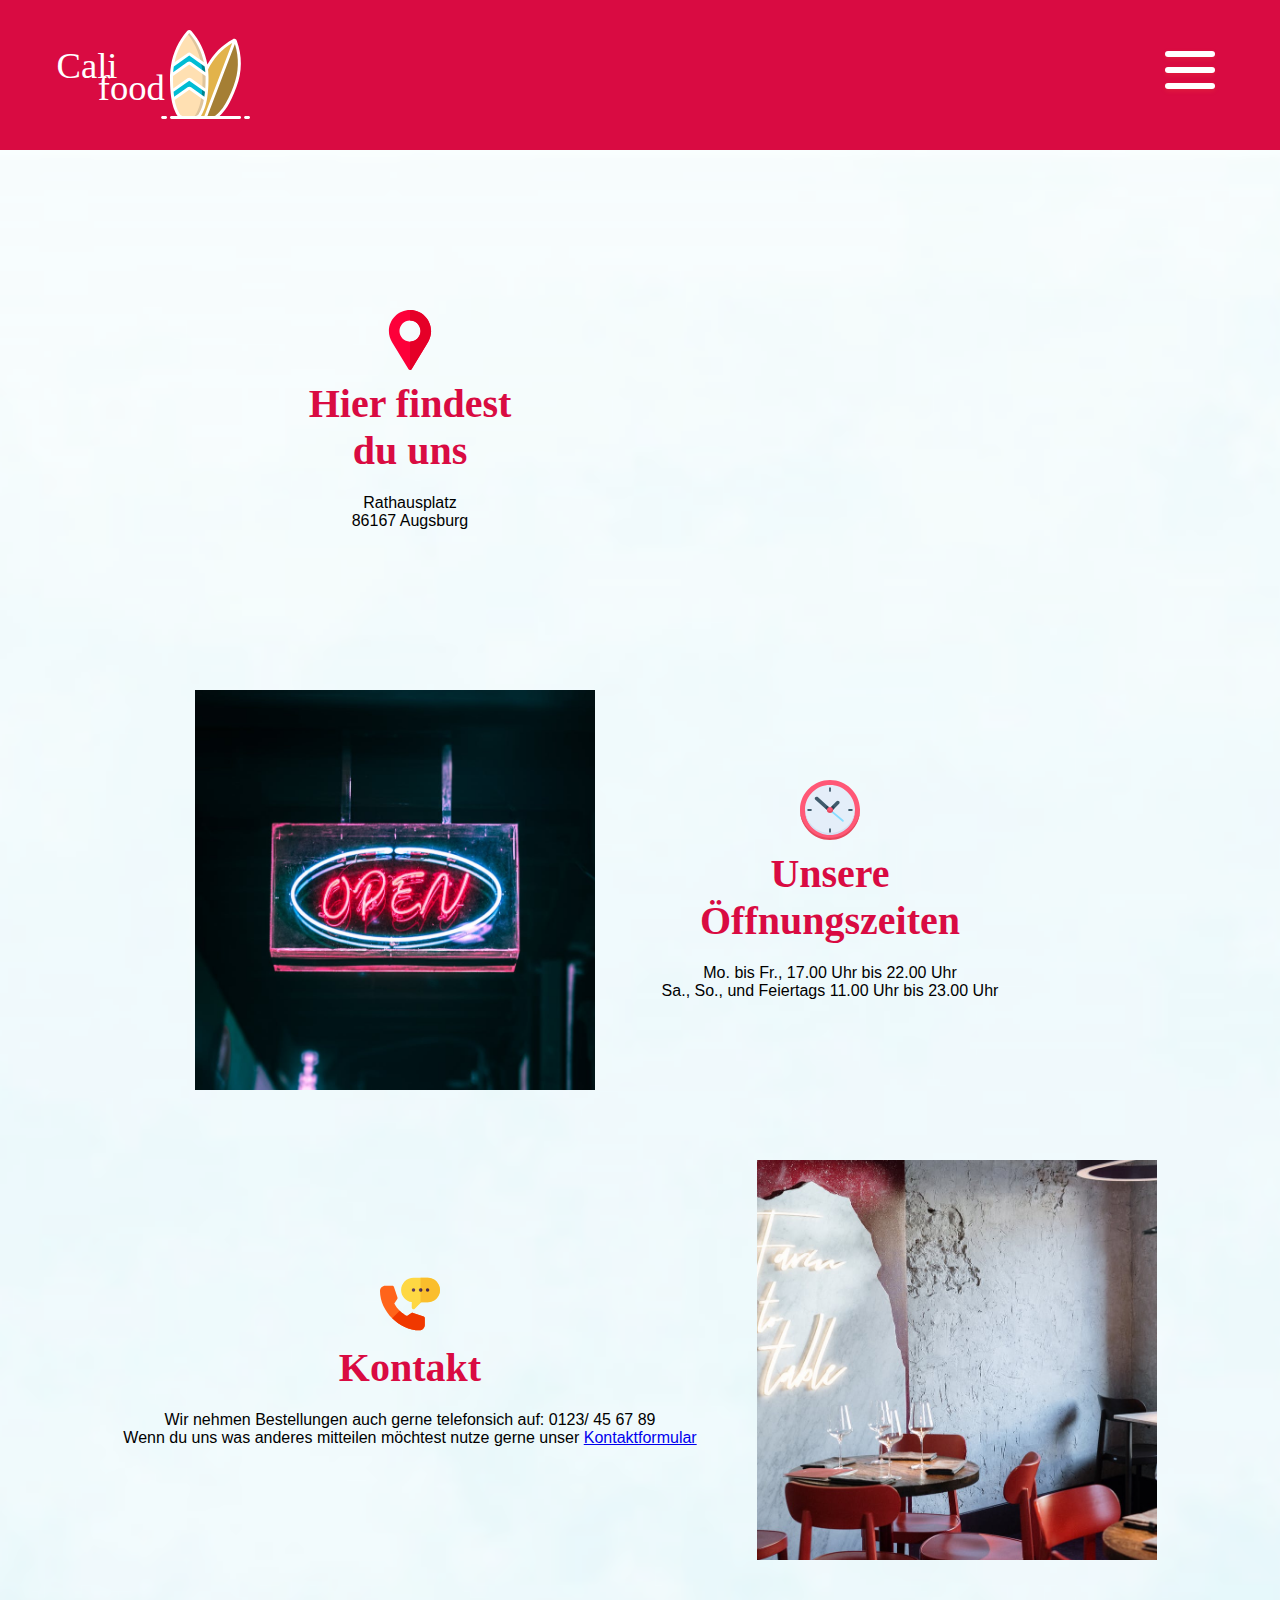
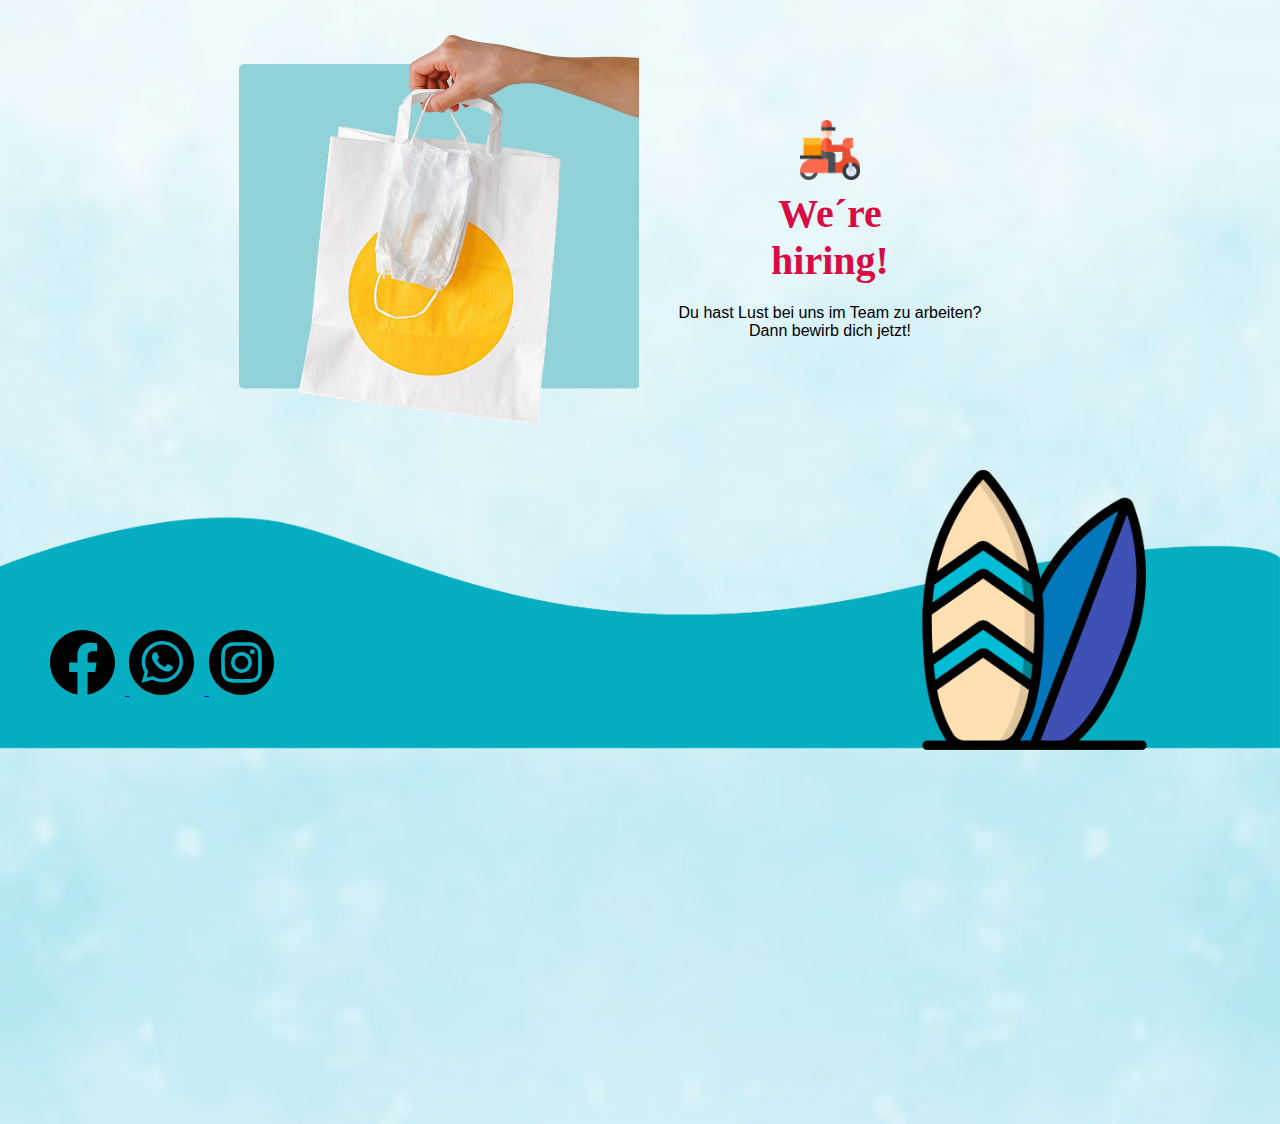
==== commit ec11ca8f: "hamburger-menu" ====
--- a/contact.html
+++ b/contact.html
@@ -13,12 +13,15 @@
     <script src="menu.js"></script>
     <script src="slideshow.js"></script>
     <script src="script.js"></script>
+    <script src="header.js"></script>
     <link rel="preconnect" href="https://fonts.gstatic.com">
 </head>
 
 
 <body onload="includeHTML()">
     <div w3-include-html="templates/header.html"></div>
+    <div w3-include-html="templates/openmenu.html"></div> 
+    
     <img class="sand-contact" src="img/aquarell-hintergrund_87374-69.jpg">
 
     <div class="main">
--- a/footer-menu-style.css
+++ b/footer-menu-style.css
@@ -22,11 +22,14 @@
 .menu-links {
     align-items: center;
     display: flex;
+    flex-direction: column;
+    margin-top: 60px;
 }
 
 
 .menu-links a:hover {
     text-decoration: underline;
+    color: #91D2D9;
 }
 
 
@@ -34,7 +37,10 @@
 color: white;
 text-decoration: none; 
 margin-right: 15px; 
-font-size: 18px;
+font-size: 70px;
+margin-bottom: 45px;
+text-transform: uppercase;
+font-weight: 900;
 }
 
 
@@ -65,6 +71,112 @@
     font-weight: bolder;
 }
 
+/* .menu-open {
+    background-color: aquamarine;
+    width:100vw;
+    height: 100vh;
+}
+ */
+
+/**Menu Toggler**/
+/* https://www.youtube.com/watch?v=dIyVTjJAkLw */
+
+.menu-btn {
+    position: relative;
+    display: flex;
+    justify-content: center;
+    align-items: center;
+    width: 80px;
+    height: 80px;
+    cursor: pointer;
+    transition: all 0.5s ease-in-out;
+/*     border: 3px solid #FFF; */
+}
+.menu-btn-burger {
+width: 50px;
+height: 6px;
+background: #FFF;
+border-radius: 5px;
+box-shadow: 0 2px 5px rgba(255,101,47,0.2);
+transition: all 0.5s ease-in-out;
+}
+
+.menu-btn-burger::before,
+.menu-btn-burger::after{
+    content: '';
+    position: absolute;
+    width:50px;
+    height:6px;
+    background: #fff;
+    border-radius: 5px;
+box-shadow: 0 2px 5px rgba(255,101,47,0.2);
+transition: all 0.5s ease-in-out;
+}
+
+.menu-btn-burger::before {
+    transform: translateY(-16px);
+}
+.menu-btn-burger::after {
+    transform: translateY(16px);
+}
+
+
+/*Animation Menu Toggler */
+
+.menu-btn.open .menu-btn-burger {
+    transform: translateX(-50px);
+    background: transparent;
+    box-shadow: none;
+}
+
+.menu-btn.open .menu-btn-burger::before {
+    transform: rotate(45deg) translate(35px, -35px);
+}
+.menu-btn.open .menu-btn-burger::after {
+    transform: rotate(-45deg) translate(35px, 35px);
+}
+
+
+.openmenu {
+    height: 100vh;
+    width: 100vw;
+    position: absolute;
+    background-color: rgba(0,0,0,0.95);
+    z-index: 200;
+    animation: smoothOpen 0.6s ease-in-out;
+    overflow: hidden;
+}
+
+
+.openmenu a {
+    color: white;
+    text-decoration: none;
+}
+
+@keyframes smoothOpen {
+    from {
+        transform: translate(300px);
+    }
+    to {
+        transform: translate(0);
+    }
+}
+
+.d-none {
+    animation: smoothClos 0.6s ease-in-out;
+    display: none;
+}
+
+@keyframes smoothClose {
+    from {
+        transform: translate(0px);
+    }
+    to {
+        transform: translate(300);
+    }
+}
+
+
 
 /* Footer */
 
@@ -116,6 +228,9 @@
 .footer-input {
     bottom: -220px;
 }
+.menu-links a {
+    font-size: 60px;
+}
 }
 
 @media (max-width: 1500px) {
@@ -129,6 +244,10 @@
 
         .footer-input {
             bottom: -180px;
+        }
+        .menu-links a {
+            font-size: 50px;
+            margin-bottom: 30px;
         }
         }
 
@@ -226,6 +345,10 @@
 .footer-input {
     bottom: -60px;
 }
+.menu-links a {
+    font-size: 35px;
+    margin-bottom: 25px;
+}
   }
 
   @media (max-width: 500px) {
--- a/index-style.css
+++ b/index-style.css
@@ -49,7 +49,7 @@
     font-size: 4rem;
     font-family: 'Lato', sans-serif;
     color: #91D2D9;
-    font-weight: bolder;
+    font-weight: 900;
     background-color: rgba(0, 0, 0, 0.8); 
     text-transform: uppercase;
     padding:20px;
@@ -129,7 +129,7 @@
 }
 }
 
-@media (max-width: 850px) {
+/* @media (max-width: 850px) {
 
     .interferer {
 top:20%;
@@ -137,7 +137,7 @@
 width: 180px;
 }
 }
-
+ */
 
 @media (max-width: 850px) {
 
@@ -147,3 +147,51 @@
 width: 140px;
 }
 }
+
+@media (max-width: 650px) {
+    .interferer {
+        top:85%;
+        right: 5%;
+        width: 140px;
+        }
+        h1 {
+            font-size:3.8rem;
+        }
+}
+
+@media (max-width: 500px) {
+    h1 {
+        font-size:3.2rem;
+    }
+}
+
+@media (max-width: 400px) {
+    h1 {
+        font-size:3rem;
+    }
+    h3 {
+        font-size: .7rem;
+        text-transform: none;
+    }
+    .button {
+        margin-top: 20px;
+    }
+}
+@media (max-width: 350px) {
+/*     .main {
+        padding:20px;
+    } */
+    h1 {
+        font-size:2rem;
+    }
+    h3 {
+display: none;
+    }
+    .button {
+        margin-top: 20px;
+    }
+    .main-text {
+        height: 70vh !important;
+    }
+}
+
